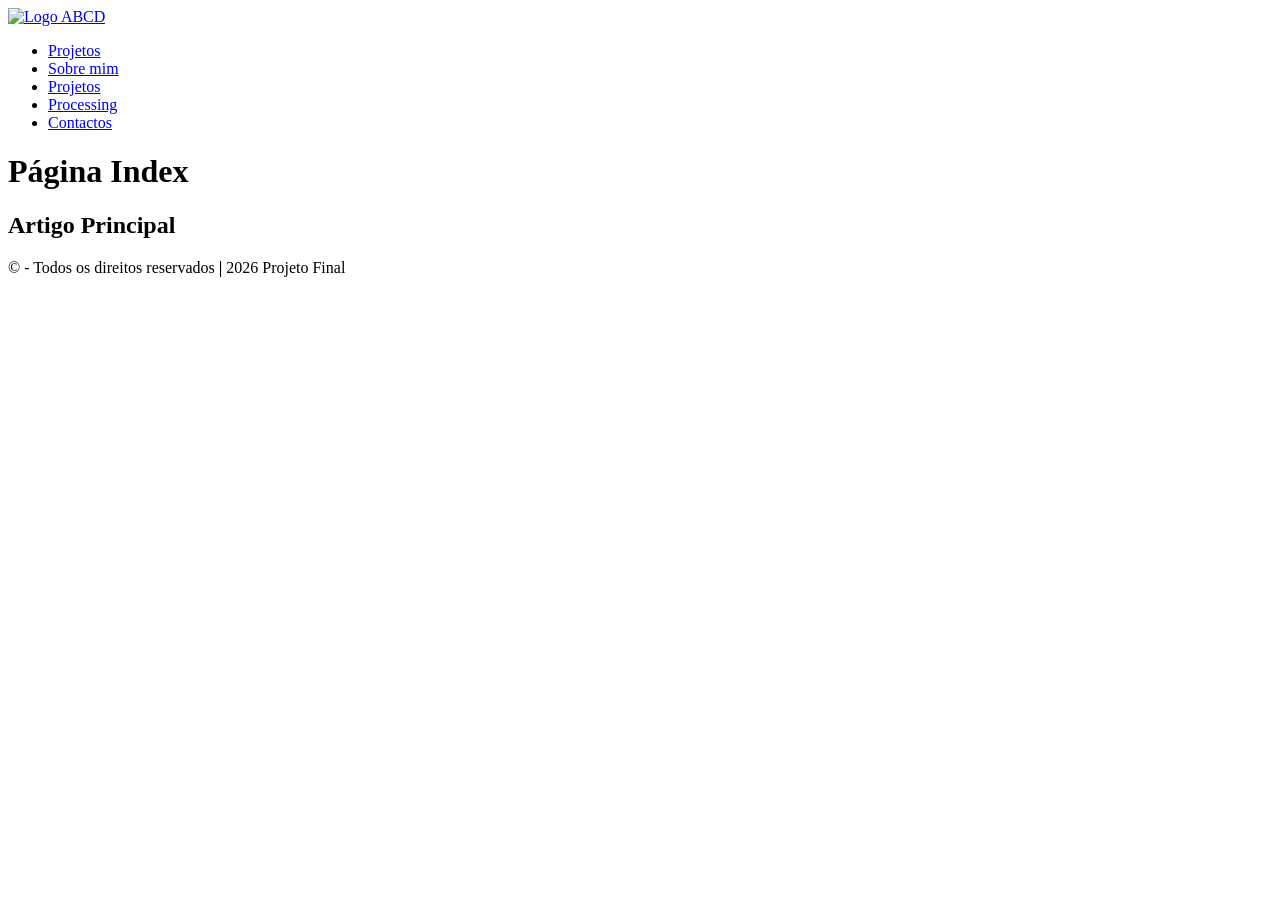
==== index.html @ ae971d0a "Estrutura Base - footer default para todas as páginas" ====
<!DOCTYPE html>
<html lang="pt-PT">
    <head>
        <meta charset="UTF-8">
        <meta name="viewport" content="width=device-width, initial-scale=1.0">
        <title>Portfólio</title>
        <meta name="author" content="Amélia Petiz" />
        <meta name="description" content="Projetos" />
        <meta name="keywords" content="Projeto Final, Licenciatura Design Multimédia" />
        <link rel="icon" type="image/x-icon" href="imagens/favicon.ico">
        <link rel="stylesheet" href="css/reset.css">
        <link rel="stylesheet" href="css/style.css">

    </head>

    <body>
        <header id="topHeader">
            <div id="headerLogo">
                <a href="index.html" title="Projecto Final - Index"
                rel="noopener noreferrer"><img src="imagens/logo.svg" alt="Logo ABCD"></a>
            </div>
            <nav id="mainMenu">
                <ul>
                    <li>
                        <a href="index.html" title="página principal"
                        rel="noopener noreferrer">Projetos</a>
                    </li>
                    <li>
                        <a href="sobre-mim.html" title="Sobre mim"
                        rel="noopener noreferrer">Sobre mim</a>
                    </li>
                    <li>
                        <a href="projetos.html" title="Os meus projetos"
                        rel="noopener noreferrer">Projetos</a>
                    </li>
                    <li>
                        <a href="processing.html" title="Trabalhos em Processing"
                        rel="noopener noreferrer">Processing</a>
                    </li>
                    <li>
                        <a href="contactos.html" title="Contactos"
                        rel="noopener noreferrer">Contactos</a>
                    </li>
                </ul>
            </nav>
        </header>
        <main>
            <h1>Página Index</h1>
            <h2>Artigo Principal</h2>
        </main>
        <footer>
            <p>&copy; - Todos os direitos reservados <b> | </b> 2026 Projeto
            Final</p>
        </footer>
        <script src="js/script.js"></script>
        <script src="https://cdnjs.cloudflare.com/ajax/libs/processing.js/1.6.6/processing.min.js" integrity="sha512-lbO95HE52QWwrDVEaDJmW9Xr8UIfMpRFT3akB8ett7lGfWsrGKz07L6wfwnF3KJ3T4a8cZupAKoI9Q2jH+0QIA==" crossorigin="anonymous" referrerpolicy="no-referrer"></script>
        <script src="processing/script.js" crossorigin="anonymous" referrerpolicy="no-referrer"></script>
    </body>
</html>
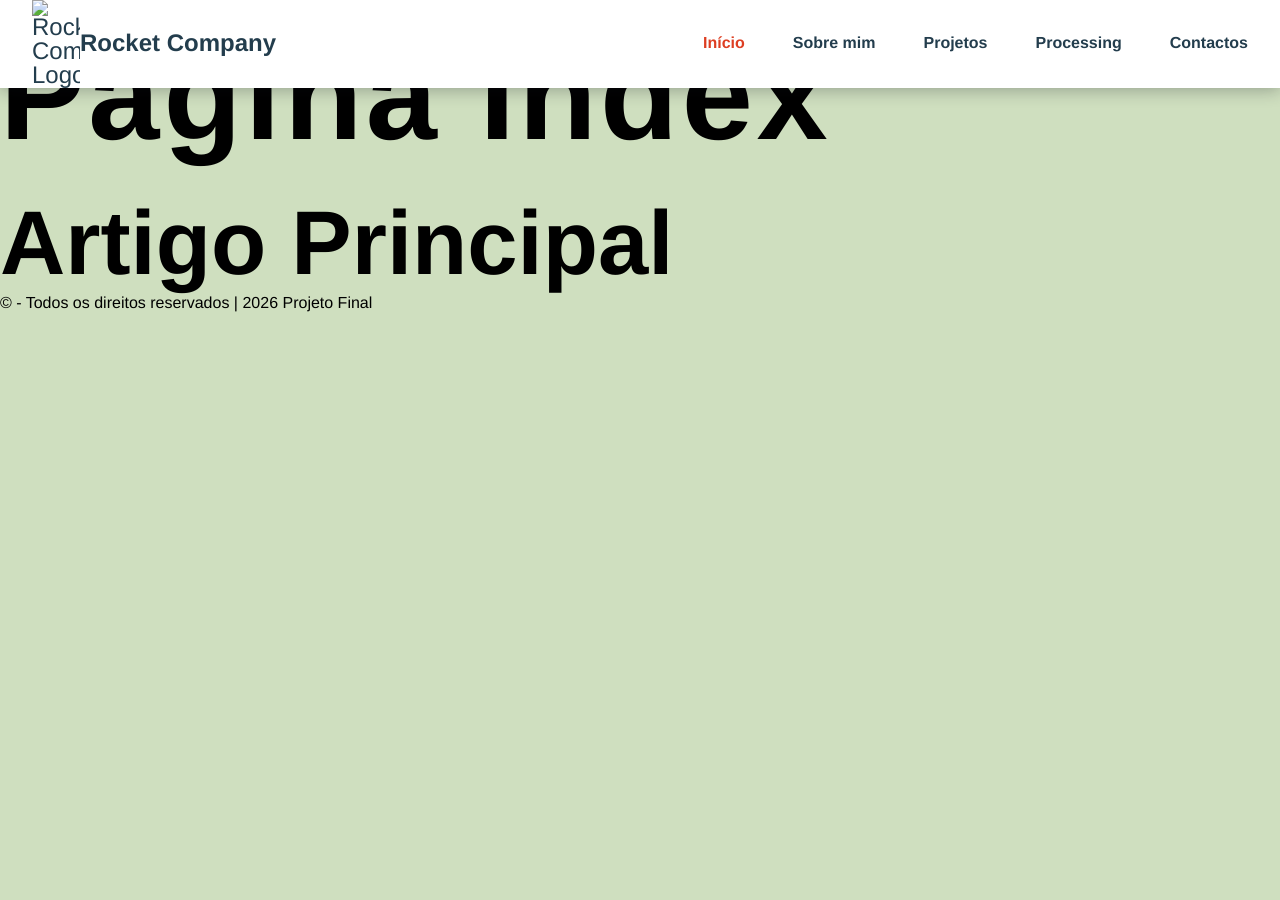
==== commit 3de8d5e8: "Estrutura Base - CSS renomear style-css para style.css e limpar ficheiros base" ====
--- a/index.html
+++ b/index.html
@@ -11,37 +11,41 @@
         <link rel="stylesheet" href="css/reset.css">
         <link rel="stylesheet" href="css/style.css">
 
-    </head>
-
+        </head>
     <body>
-        <header id="topHeader">
-            <div id="headerLogo">
-                <a href="index.html" title="Projecto Final - Index"
-                rel="noopener noreferrer"><img src="imagens/logo.svg" alt="Logo ABCD"></a>
-            </div>
+        <!-- Contém tudo o que será exibido na página: textos, imagens, links, etc. -->
+        <header id="topHeader" class="pageWidth">
+        <!-- Representa o cabeçalho da página ou de uma seção. Contém títulos, logotipo, menus, etc.-->        
             <nav id="mainMenu">
-                <ul>
-                    <li>
-                        <a href="index.html" title="página principal"
-                        rel="noopener noreferrer">Projetos</a>
-                    </li>
-                    <li>
-                        <a href="sobre-mim.html" title="Sobre mim"
-                        rel="noopener noreferrer">Sobre mim</a>
-                    </li>
-                    <li>
-                        <a href="projetos.html" title="Os meus projetos"
-                        rel="noopener noreferrer">Projetos</a>
-                    </li>
-                    <li>
-                        <a href="processing.html" title="Trabalhos em Processing"
-                        rel="noopener noreferrer">Processing</a>
-                    </li>
-                    <li>
-                        <a href="contactos.html" title="Contactos"
-                        rel="noopener noreferrer">Contactos</a>
-                    </li>
-                </ul>
+                <div class="navAction">
+                    <div id="headerLogo">
+                        <a href="index.html" title="Projecto Final - Index" rel="noopener noreferrer"><img src="imagens/logo.svg" alt="Rocket Company Logo"><strong>Rocket Company</strong></a>
+                    </div>
+                    <div class="nav__toggle" id="nav-toggle">
+                        <i class="ri-menu-line nav__burger"></i>
+                        <i class="ri-close-line nav__close"></i>
+                    </div>
+                </div>
+            <!-- Define uma área de navegação, com links internos ou externos. -->
+                <div class="nav__menu" id="navMenu">
+                    <ul class="nav__list">
+                        <li>
+                            <a class="nav__link active" href="index.html" title="página principal" rel="noopener noreferrer">Início</a>
+                        </li>
+                        <li>
+                            <a class="nav__link" href="sobre-mim.html" title="Sobre mim" rel="noopener noreferrer">Sobre mim</a>
+                        </li>
+                        <li>
+                            <a class="nav__link" href="projetos.html" title="Os meus projetos" rel="noopener noreferrer">Projetos</a>
+                        </li>
+                        <li>
+                            <a class="nav__link" href="processing.html" title="Trabalhos em Processing" rel="noopener noreferrer">Processing</a>
+                        </li>
+                        <li>
+                            <a class="nav__link" href="contactos.html" title="COntactos" rel="noopener noreferrer">Contactos</a>
+                        </li>
+                    </ul>
+                </div>
             </nav>
         </header>
         <main>
--- a/css/style.css
+++ b/css/style.css
@@ -0,0 +1,439 @@
+/*! NOTE: These are just recommended default global styles, edit as required */
+
+::selection { /* Optional */
+  /* It can be really hard to read highlighted text with a text-shadow, it should be removed when selected */
+  text-shadow: none;
+  
+  /* NOTE: Using this means the color and background-color are set to transparent for selected text... */
+  /* So you can customise your styles below */
+  color: #fff;
+  background-color: #00f;
+}
+
+html {
+  /* Make base font-size 100% of browser font-size */
+  font-size: 100%;
+}
+
+@media (prefers-reduced-motion: no-preference) {
+  html {
+    scroll-behavior: smooth; /* Smoothly animate to different sections within a page, only if the user doesn't mind animations */
+  }
+}
+
+*,
+*::before,
+*::after,
+html {
+  /* Declare your box-sizing here
+  /* https://css-tricks.com/box-sizing */
+  -webkit-box-sizing: border-box;
+  -moz-box-sizing: border-box;
+  box-sizing: border-box;
+  /* outras opções - content-box */
+}
+
+body {
+  /* Declare your default font stack here */
+  font-family: "Font Stack", sans-serif, serif, monospace, cursive, fantasy;
+  /* outras opções - serif, monospace, cursive, fantasy */
+
+  /* Better text rendering - font-smoothing has not been officially declared, but can still be useful */
+  text-rendering: geometricPrecision;
+  /* outras opções -optimizeLegibility | optimizeSpeed */
+  -webkit-font-smoothing: antialiased;
+  -moz-osx-font-smoothing: grayscale;
+}
+
+img {
+  /* For responsive images that adjust & adapt */
+  height: auto;
+  max-width: 100%;
+  
+  /* This isn't needed, but as a user, I get frustrated when I highlight text and the image gets highlighted too */
+  user-select: none;
+}
+
+button {
+  color: inherit; /* By default, buttons don't inherit the font colour, this is a useful default to override */
+}
+
+a, button {
+  touch-action: manipulation; /* Element doesn't want double-tap on mobile to zoom */
+}
+
+svg {
+  /* Make the SVGs fit the parent container by default */
+  height: 100%;
+  width: 100%;
+  
+  /* Optional - make the SVG's fill be the same as the inherited color */
+  fill: currentColor;
+  
+  /* Prevent the SVG from altering cursor interaction */
+  pointer-events: none;
+}
+
+iframe, video {
+  /* Make iframes & videos fit the parent container by default */
+  height: 100%;
+  width: 100%
+}
+
+/**************************************************
+***************************************************
+*** O SEU CÓDIGO COMEÇA DEPOIS DESTE COMENTÁRIO ***
+***************************************************
+***************************************************/
+
+/***************** VARIABLES CSS ******************/
+:root {
+  --header-height: 3.5rem;
+  /*========== Colors ==========*/
+  /*Color mode HSL(hue, saturation, lightness)*/
+  --black-color: hsl(220, 24%, 12%);
+  --black-color-light: hsl(220, 24%, 15%);
+  --black-color-lighten: hsl(220, 20%, 18%);
+  --white-color: #fff;
+  --body-color: hsla(90, 34%, 63%, .5);
+  --primary-color: hsla(9, 73%, 50%, 1);
+  --secondary-color: hsla(203, 37%, 22%, 1);
+  /*========== Font and typography ==========*/
+  /*.5rem = 8px | 1rem = 16px ...*/
+  /*--body-font: "Montserrat", sans-serif;*/
+  /*--normal-font-size: .938rem;*/
+
+  /*========== Font weight ==========*/
+  --font-regular: 400;
+  --font-semi-bold: 600;
+  --font-bold: 800;
+
+  /*========== z index ==========*/
+  --z-tooltip: 10;
+  --z-fixed: 100;
+}
+
+/*****************  Estilos Base ******************/
+
+body{
+  font-size: 16px;
+  font-family: "Fira Sans", sans-serif;
+  background-color: var(--body-color);
+}
+
+h1, h2, h3, h4, h5, h6 {
+  font-family: lato, sans-serif;
+}
+
+p {
+  font-size: 16px;
+}
+
+small {
+  font-size: 0.8rem;
+}
+
+strong {
+  font-weight: var(--font-semi-bold);
+}
+
+ul {
+  list-style: none;
+}
+
+a {
+  text-decoration: none;
+  color: var(--secondary-color);
+}
+
+a:hover, a:active, a.active {
+  color: var(--primary-color);  
+}
+/**** espaçar elementos ****/
+.space-S{
+  height: 30px;
+}
+.space-M{
+  height: 60px;
+}
+.space-L{
+  height: 90px;
+}
+.space-XL{
+  height: 120px;
+}
+/************************************
+******** largura dos elemento *******
+******** que compoem o body *********
+*************************************/
+/* utilizando tags */
+/*
+body header, body main, body footer {
+ width: 100%;
+ max-width: 1680px;
+ margin: 0 auto;
+ padding: 0 16px;
+}
+*/
+/* utilizando id */
+/*
+#topHeader, #mainContent, #mainFooter {
+  width: 100%;
+  max-width: 1680px;
+  margin: 0 auto;
+  padding: 0 16px;
+}
+*/
+/* utilizando classes */
+
+.pageWidth {
+  width: 100%;
+  max-width: 1680px;
+  margin: 0 auto;
+  padding: 0 16px;
+}
+
+/*********************************************
+**** Definição da tipografia para mobile *****
+*********************************************/
+
+h1, .h1{
+  font-size: 2.986rem;
+  font-weight: 700;
+  letter-spacing: 0.22rem;
+  line-height: 1.5;
+}
+
+h2, .h2{
+  font-size: 2.488rem;
+  font-weight: 700;
+  line-height: 1.15;
+}
+
+h3, .h3{
+  font-size: 2.074rem;
+  font-weight: 500;
+  line-height: 1;
+}
+
+h4, .h4{
+  font-size: 1.728rem;
+}
+
+h5, .h5{
+  font-size: 1.44rem;
+}
+
+h6, .h6{
+  font-size: 1.2rem;
+}
+/*********************************************
+**** Definição da tipografia para desktop *****
+*********************************************/
+@media (min-width: 992px) {
+  h1, .h1{
+    font-size: 7.993rem;
+  }
+
+  h2, .h2{
+    font-size: 5.653rem;
+  }
+
+  h3, .h3{
+    font-size: 3.998rem;
+  }
+
+  h4, .h4{
+    font-size: 2.2827rem;
+  }
+
+  h5, .h5{
+    font-size: 1.9999rem;
+  }
+
+  h6, .h6{
+    font-size: 1.414rem;
+  }
+}
+
+/****************************************
+********** menu de navegação ************
+****************************************/
+
+/*=============== HEADER ===============*/
+#topHeader {
+  position: fixed; /* menu fixo no scroll*/
+  top: 0;
+  left: 0;
+  width: 100%;
+  max-width: 100%;
+  background-color: var(--white-color);
+  box-shadow: 0 2px 16px hsla(220, 32%, 8%, .3);
+  z-index: var(--z-fixed);
+}
+
+#mainMenu {
+  height: var(--header-height);
+  width: 100%;
+  max-width:1680px;
+  margin: 0 auto;
+  padding: 0 16px;
+}
+
+.nav__burger, 
+.nav__close {
+  color: var(--black-color);
+}
+
+.navAction {
+  height: 100%;
+  display: flex;
+  justify-content: space-between;
+  align-items: center;
+}
+
+#headerLogo {
+  display: inline-flex;
+  align-items: center;
+  column-gap: .25rem;
+}
+
+#headerLogo a{
+  display: flex;
+  align-items: center;
+  font-size: 1.5rem;
+}
+
+#headerLogo img {
+  width: 3rem;
+}
+
+.nav__toggle {
+  position: relative;
+  width: 32px;
+  height: 32px;
+}
+
+.nav__burger, 
+.nav__close {
+  position: absolute;
+  width: max-content;
+  height: max-content;
+  inset: 0;
+  margin: auto;
+  font-size: 2rem;
+  cursor: pointer;
+  transition: opacity .1s, transform .4s;
+}
+
+.nav__close {
+  opacity: 0;
+}
+
+/* Navigation for mobile devices */
+@media screen and (max-width: 992px) {
+  .nav__menu {
+    position: absolute;
+    left: 0;
+    top: 3.5rem;
+    width: 100%;
+    height: calc(100vh - 3.5rem);
+    overflow: auto;
+    pointer-events: none;
+    opacity: 0;
+    transition: height .4s, opacity .3s;
+  }
+  .nav__menu::-webkit-scrollbar {
+    width: 0;
+  }
+  .nav__list {
+    padding-top: 1rem;
+  }
+}
+
+.nav__link {
+  color: var(--secondary-color);
+  background-color: var(--white-color);
+  font-weight: var(--font-semi-bold);
+  padding: 1.25rem 1.5rem;
+  display: flex;
+  justify-content: space-between;
+  align-items: center;
+  transition: color .3s;
+}
+
+.nav__link:hover {
+  color: var(--primary-color);
+}
+
+/* Show menu */
+.show-menu {
+  opacity: 1;
+  top: 3.5rem;
+  pointer-events: initial;
+}
+
+/* Show icon */
+.show-icon .nav__burger {
+  opacity: 0;
+  transform: rotate(90deg);
+}
+.show-icon .nav__close {
+  opacity: 1;
+  transform: rotate(90deg);
+}
+
+/* Navigation for large devices */
+@media screen and (min-width: 992px) {
+  #topHeader {
+    margin-inline: auto;
+  }
+
+  #mainMenu {
+    height: calc(var(--header-height) + 2rem);
+    display: flex;
+    justify-content: space-between;
+  }
+  .nav__toggle {
+    display: none;
+  }
+  .nav__list {
+    height: 100%;
+    display: flex;
+    column-gap: 3rem;
+  }
+  .nav__link {
+    height: 100%;
+    padding: 0;
+    justify-content: initial;
+    column-gap: .25rem;
+    background-color: transparent;
+  }
+  .nav__link:hover {
+    background-color: transparent;
+  }
+}
+
+
+/****************************************
+************* mainContent ***************
+****************************************/
+
+#mainContent {
+  margin-top:var(--header-height)!important;
+}
+
+@media screen and (min-width: 992px) {
+  #mainContent {
+    margin-top:calc(var(--header-height)+2rem)
+  }
+}
+
+/****************************************
+************* mainFooter ***************
+****************************************/
+
+#mainFooter {
+  padding: 20px;
+  text-align: center;
+}
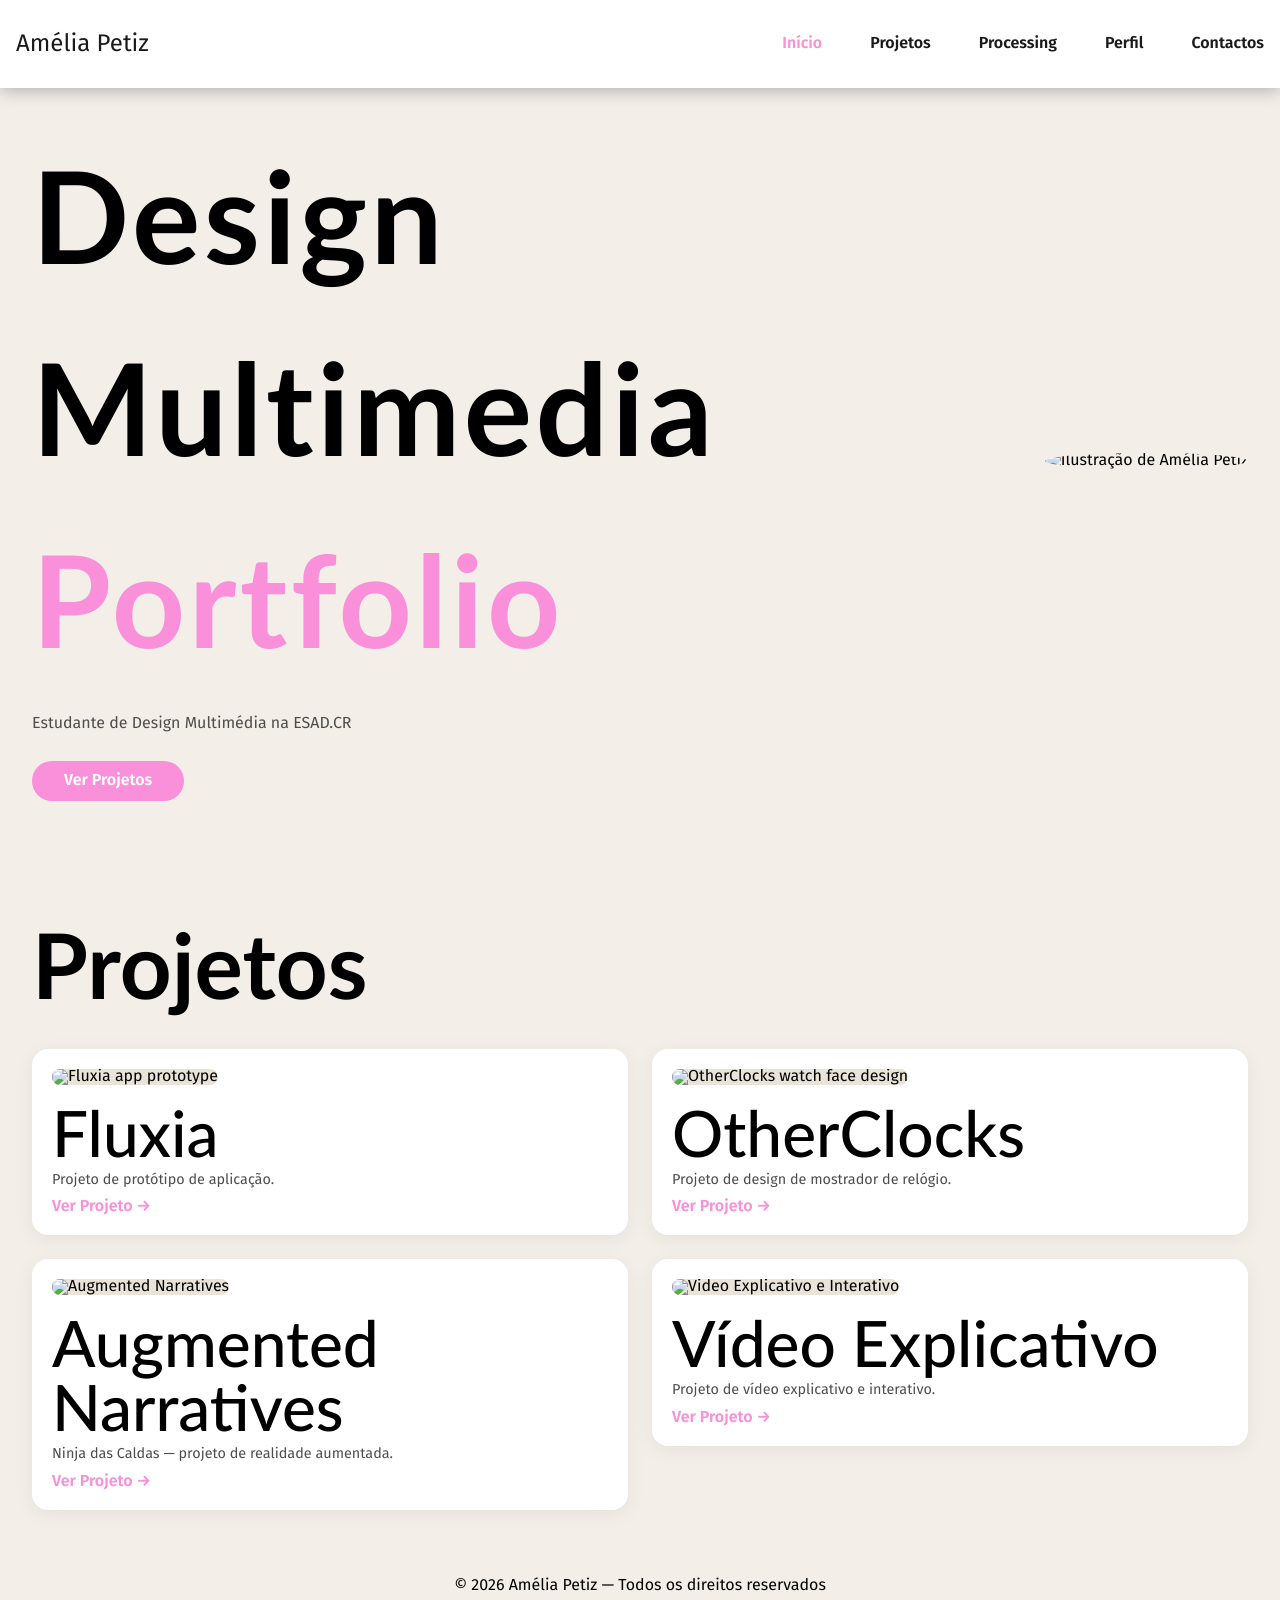
==== commit 2958f062: "Estrutura Base - Main default adicionar conteúdo à página principal" ====
--- a/index.html
+++ b/index.html
@@ -1,63 +1,109 @@
+<!--
+    Nome: Amélia Petiz | Nº: 3230579
+    Exercício: Portfólio
+    Ano letivo: 3º, 2025-2026 | Semestre: 2º
+    UC: Laboratório de Projeto II
+    Curso: L.DGM | Escola: ESAD // Politécnico de Leiria
+    Docente: Luís Carradas
+    
+-->
 <!DOCTYPE html>
 <html lang="pt-PT">
     <head>
         <meta charset="UTF-8">
         <meta name="viewport" content="width=device-width, initial-scale=1.0">
-        <title>Portfólio</title>
+        <title>Amélia Petiz — Portfólio</title>
         <meta name="author" content="Amélia Petiz" />
-        <meta name="description" content="Projetos" />
-        <meta name="keywords" content="Projeto Final, Licenciatura Design Multimédia" />
+        <meta name="description" content="Portfólio de Design Multimédia de Amélia Petiz" />
+        <meta name="keywords" content="design multimédia, portfólio, ESAD, Leiria" />
         <link rel="icon" type="image/x-icon" href="imagens/favicon.ico">
         <link rel="stylesheet" href="css/reset.css">
         <link rel="stylesheet" href="css/style.css">
-
-        </head>
+    </head>
     <body>
-        <!-- Contém tudo o que será exibido na página: textos, imagens, links, etc. -->
-        <header id="topHeader" class="pageWidth">
-        <!-- Representa o cabeçalho da página ou de uma seção. Contém títulos, logotipo, menus, etc.-->        
+        <header id="topHeader">
             <nav id="mainMenu">
                 <div class="navAction">
                     <div id="headerLogo">
-                        <a href="index.html" title="Projecto Final - Index" rel="noopener noreferrer"><img src="imagens/logo.svg" alt="Rocket Company Logo"><strong>Rocket Company</strong></a>
+                        <a href="index.html" title="Início">Amélia Petiz</a>
                     </div>
                     <div class="nav__toggle" id="nav-toggle">
-                        <i class="ri-menu-line nav__burger"></i>
-                        <i class="ri-close-line nav__close"></i>
+                        <span class="nav__burger">☰</span>
+                        <span class="nav__close">✕</span>
                     </div>
                 </div>
-            <!-- Define uma área de navegação, com links internos ou externos. -->
                 <div class="nav__menu" id="navMenu">
                     <ul class="nav__list">
-                        <li>
-                            <a class="nav__link active" href="index.html" title="página principal" rel="noopener noreferrer">Início</a>
-                        </li>
-                        <li>
-                            <a class="nav__link" href="sobre-mim.html" title="Sobre mim" rel="noopener noreferrer">Sobre mim</a>
-                        </li>
-                        <li>
-                            <a class="nav__link" href="projetos.html" title="Os meus projetos" rel="noopener noreferrer">Projetos</a>
-                        </li>
-                        <li>
-                            <a class="nav__link" href="processing.html" title="Trabalhos em Processing" rel="noopener noreferrer">Processing</a>
-                        </li>
-                        <li>
-                            <a class="nav__link" href="contactos.html" title="COntactos" rel="noopener noreferrer">Contactos</a>
-                        </li>
+                        <li><a class="nav__link active" href="index.html">Início</a></li>
+                        <li><a class="nav__link" href="projects.html">Projetos</a></li>
+                        <li><a class="nav__link" href="processing.html">Processing</a></li>
+                        <li><a class="nav__link" href="profile.html">Perfil</a></li>
+                        <li><a class="nav__link" href="contact.html">Contactos</a></li>
                     </ul>
                 </div>
             </nav>
         </header>
-        <main>
-            <h1>Página Index</h1>
-            <h2>Artigo Principal</h2>
+
+        <main id="mainContent">
+
+            <!-- Secção hero: apresentação principal -->
+            <section id="hero">
+                <div class="hero__text">
+                <h1>Design <br>Multimedia<br><span>Portfolio</span></h1>
+                    <p>Estudante de Design Multimédia na ESAD.CR</p>
+                    <a href="projects.html" class="btn">Ver Projetos</a>
+                </div>
+                <div class="hero__image">
+                    <!-- ilustração/bonequinho vai aqui -->
+                    <img src="imagens/ilustracao.png" alt="Ilustração de Amélia Petiz">
+                </div>
+            </section>
+
+            <!-- Secção de resumo dos projetos -->
+            <section id="featured">
+                <h2>Projetos</h2>
+                <ul class="projects__grid">
+                    <li>
+                        <article>
+                            <img src="imagens/fluxia-thumb.jpg" alt="Fluxia app prototype">
+                            <h3>Fluxia</h3>
+                            <p>Projeto de protótipo de aplicação.</p>
+                            <a href="project-fluxia.html">Ver Projeto →</a>
+                        </article>
+                    </li>
+                    <li>
+                        <article>
+                            <img src="imagens/otherclocks-thumb.jpg" alt="OtherClocks watch face design">
+                            <h3>OtherClocks</h3>
+                            <p>Projeto de design de mostrador de relógio.</p>
+                            <a href="project-otherclocks.html">Ver Projeto →</a>
+                        </article>
+                    </li>
+                    <li>
+                        <article>
+                            <img src="imagens/augmented-thumb.jpg" alt="Augmented Narratives">
+                            <h3>Augmented Narratives</h3>
+                            <p>Ninja das Caldas — projeto de realidade aumentada.</p>
+                            <a href="project-augmented-narratives.html">Ver Projeto →</a>
+                        </article>
+                    </li>
+                    <li>
+                        <article>
+                            <img src="imagens/video-thumb.jpg" alt="Video Explicativo e Interativo">
+                            <h3>Vídeo Explicativo</h3>
+                            <p>Projeto de vídeo explicativo e interativo.</p>
+                            <a href="project-video-explicativo.html">Ver Projeto →</a>
+                        </article>
+                    </li>
+                </ul>
+            </section>
+
         </main>
-        <footer>
-            <p>&copy; - Todos os direitos reservados <b> | </b> 2026 Projeto
-            Final</p>
+
+        <footer id="mainFooter">
+            <p>&copy; 2026 Amélia Petiz — Todos os direitos reservados</p>
         </footer>
+
         <script src="js/script.js"></script>
-        <script src="https://cdnjs.cloudflare.com/ajax/libs/processing.js/1.6.6/processing.min.js" integrity="sha512-lbO95HE52QWwrDVEaDJmW9Xr8UIfMpRFT3akB8ett7lGfWsrGKz07L6wfwnF3KJ3T4a8cZupAKoI9Q2jH+0QIA==" crossorigin="anonymous" referrerpolicy="no-referrer"></script>
-        <script src="processing/script.js" crossorigin="anonymous" referrerpolicy="no-referrer"></script>
     </body>
 </html>
--- a/css/style.css
+++ b/css/style.css
@@ -1,4 +1,4 @@
-/*! NOTE: These are just recommended default global styles, edit as required */
+@import url('https://fonts.googleapis.com/css2?family=Lato:wght@400;700;900&family=Fira+Sans:wght@400;600&display=swap');
 
 ::selection { /* Optional */
   /* It can be really hard to read highlighted text with a text-shadow, it should be removed when selected */
@@ -91,13 +91,13 @@
   --header-height: 3.5rem;
   /*========== Colors ==========*/
   /*Color mode HSL(hue, saturation, lightness)*/
-  --black-color: hsl(220, 24%, 12%);
-  --black-color-light: hsl(220, 24%, 15%);
-  --black-color-lighten: hsl(220, 20%, 18%);
+  --black-color: hsl(0, 0%, 10%);
+  --black-color-light: hsl(0, 0%, 20%);
+  --black-color-lighten: hsl(0, 0%, 30%);
   --white-color: #fff;
-  --body-color: hsla(90, 34%, 63%, .5);
-  --primary-color: hsla(9, 73%, 50%, 1);
-  --secondary-color: hsla(203, 37%, 22%, 1);
+  --body-color: hsl(39, 30%, 93%);        /* bege/creme */
+  --primary-color: hsl(318, 90%, 77%);    /* rosa RGB(249,145,204) */
+  --secondary-color: hsl(0, 0%, 10%);     /* preto para texto */
   /*========== Font and typography ==========*/
   /*.5rem = 8px | 1rem = 16px ...*/
   /*--body-font: "Montserrat", sans-serif;*/
@@ -436,4 +436,129 @@
 #mainFooter {
   padding: 20px;
   text-align: center;
+}
+/****************************************
+************* secção hero ***************
+****************************************/
+
+/* Área principal com apresentação */
+#hero {
+  display: flex;
+  align-items: center;
+  justify-content: space-between;
+  gap: 2rem;
+  padding: 4rem 2rem;
+  max-width: 1680px;
+  margin: 0 auto;
+}
+
+#hero h1 span {
+  color: var(--primary-color); /* rosa no destaque do título */
+}
+
+.hero__text {
+  max-width: 600px;
+}
+
+.hero__text p {
+  margin-top: 1rem;
+  line-height: 1.6;
+  color: var(--black-color-lighten);
+}
+
+.hero__image img {
+  width: 300px;
+  border-radius: 50%;
+}
+
+/* Botão */
+.btn {
+  display: inline-block;
+  margin-top: 1.5rem;
+  background-color: var(--primary-color);
+  color: var(--white-color);
+  padding: 0.75rem 2rem;
+  border-radius: 2rem;
+  font-weight: var(--font-semi-bold);
+  transition: opacity 0.3s;
+}
+
+.btn:hover {
+  opacity: 0.85;
+  color: var(--white-color);
+}
+
+/****************************************
+********* secção projetos em destaque ***
+****************************************/
+
+/* Grelha de projetos na página principal */
+#featured {
+  padding: 3rem 2rem;
+  max-width: 1680px;
+  margin: 0 auto;
+}
+
+#featured h2 {
+  margin-bottom: 2rem;
+}
+
+.projects__grid {
+  display: grid;
+  grid-template-columns: repeat(2, 1fr);
+  gap: 1.5rem;
+}
+
+/* Card de cada projeto */
+.projects__grid article {
+  background-color: var(--white-color);
+  border-radius: 1rem;
+  padding: 1.25rem;
+  box-shadow: 0 4px 20px hsla(0, 0%, 0%, 0.06);
+  transition: transform 0.3s;
+}
+
+.projects__grid article:hover {
+  transform: translateY(-4px); /* sobe ao passar o rato */
+}
+
+.projects__grid img {
+  width: 100%;
+  height: 180px;
+  object-fit: cover;
+  border-radius: 0.5rem;
+  margin-bottom: 1rem;
+  background-color: hsl(39, 30%, 88%); /* placeholder enquanto não há imagem */
+}
+
+.projects__grid h3 {
+  margin-bottom: 0.5rem;
+}
+
+.projects__grid p {
+  color: var(--black-color-lighten);
+  font-size: 0.9rem;
+  margin-bottom: 0.75rem;
+}
+
+.projects__grid a {
+  font-weight: var(--font-semi-bold);
+  color: var(--primary-color);
+}
+
+/****************************************
+************* responsive ****************
+****************************************/
+
+/* Em telemóvel, os cards ficam em coluna */
+@media screen and (max-width: 992px) {
+  #hero {
+    flex-direction: column;
+    text-align: center;
+    padding: 2rem 1rem;
+  }
+
+  .projects__grid {
+    grid-template-columns: 1fr;
+  }
 }
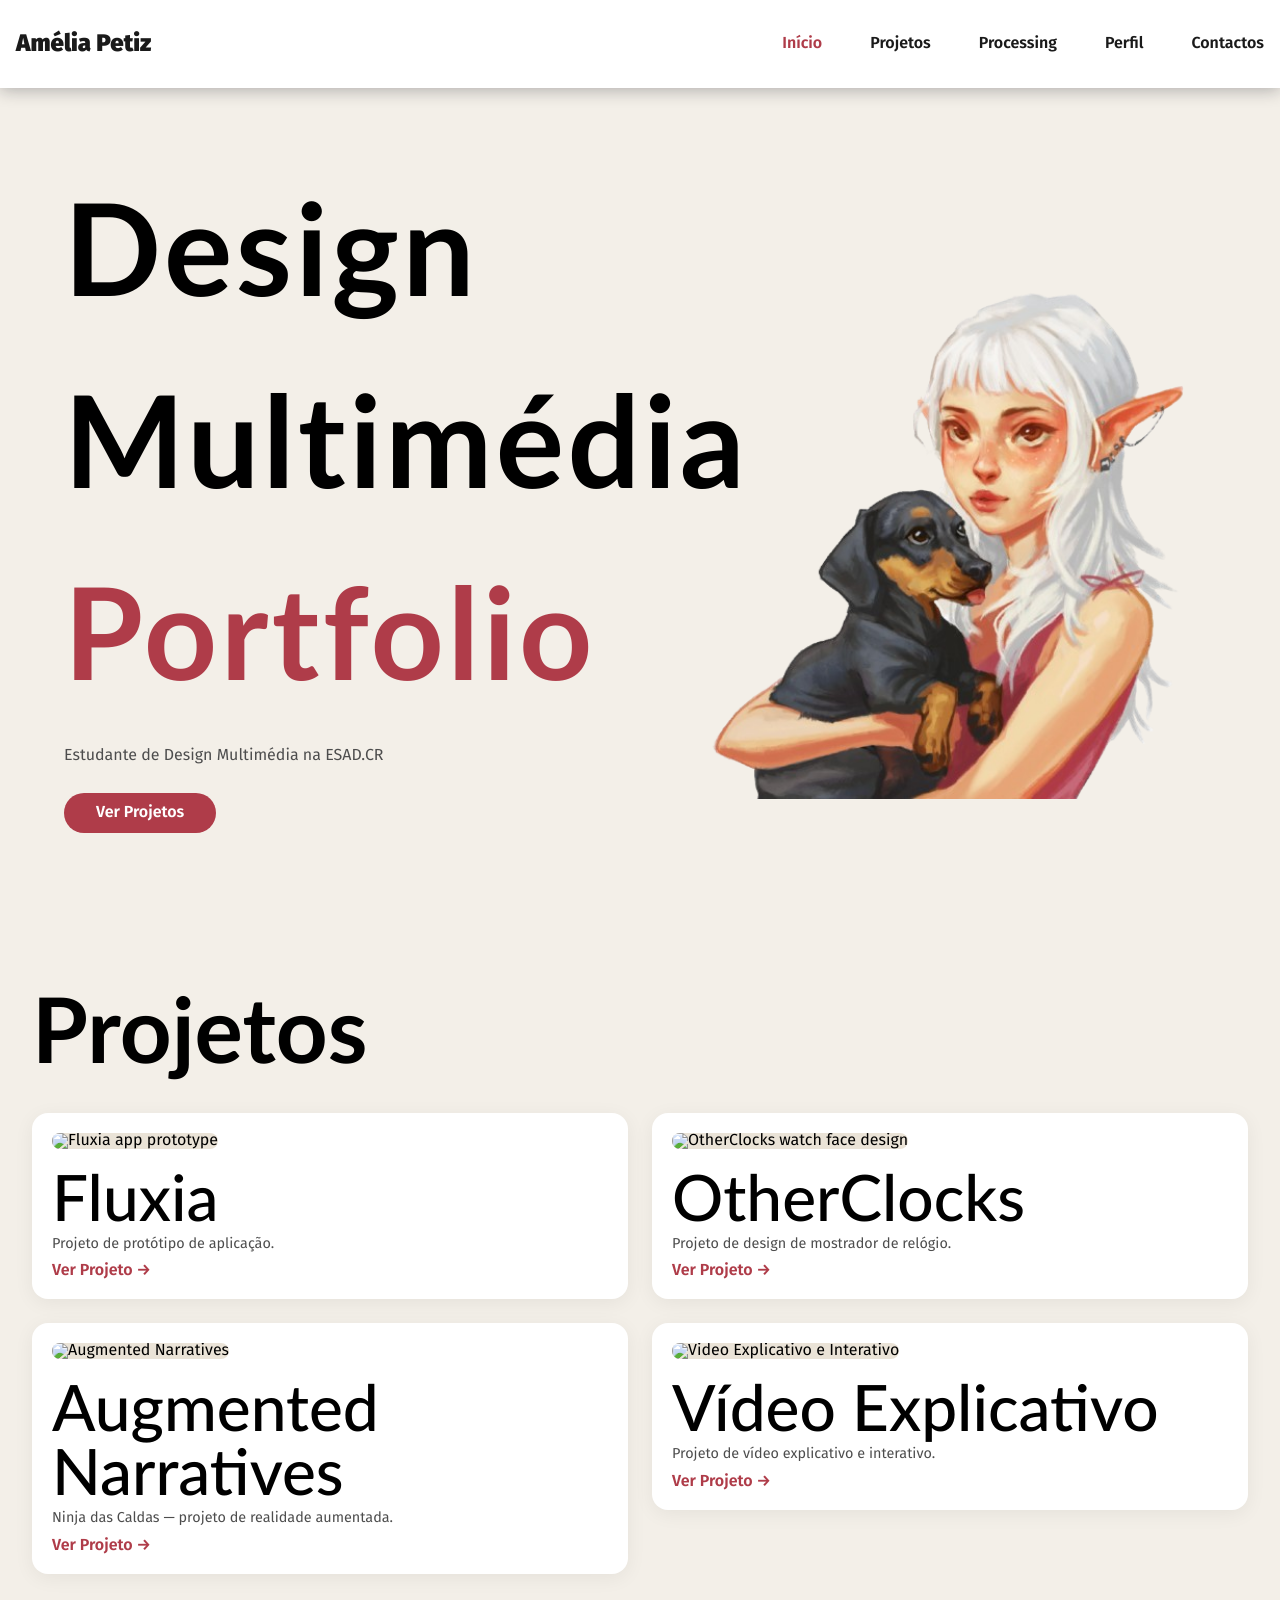
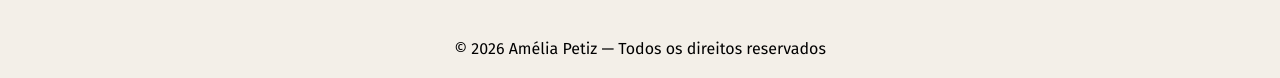
==== commit 196227fc: "criar página do projeto Fluxia" ====
--- a/index.html
+++ b/index.html
@@ -49,7 +49,7 @@
             <!-- Secção hero: apresentação principal -->
             <section id="hero">
                 <div class="hero__text">
-                <h1>Design <br>Multimedia<br><span>Portfolio</span></h1>
+                <h1>Design <br>Multimédia<br><span>Portfolio</span></h1>
                     <p>Estudante de Design Multimédia na ESAD.CR</p>
                     <a href="projects.html" class="btn">Ver Projetos</a>
                 </div>
--- a/css/style.css
+++ b/css/style.css
@@ -96,7 +96,7 @@
   --black-color-lighten: hsl(0, 0%, 30%);
   --white-color: #fff;
   --body-color: hsl(39, 30%, 93%);        /* bege/creme */
-  --primary-color: hsl(318, 90%, 77%);    /* rosa RGB(249,145,204) */
+  --primary-color: #AF3C49;    /* rosa escuro */
   --secondary-color: hsl(0, 0%, 10%);     /* preto para texto */
   /*========== Font and typography ==========*/
   /*.5rem = 8px | 1rem = 16px ...*/
@@ -302,6 +302,7 @@
   display: flex;
   align-items: center;
   font-size: 1.5rem;
+  font-weight: 900;
 }
 
 #headerLogo img {
@@ -447,10 +448,12 @@
   align-items: center;
   justify-content: space-between;
   gap: 2rem;
-  padding: 4rem 2rem;
+  padding: 6rem 4rem;
   max-width: 1680px;
   margin: 0 auto;
-}
+  min-height: 90vh; /* ocupa quase o ecrã todo */
+}
+
 
 #hero h1 span {
   color: var(--primary-color); /* rosa no destaque do título */
@@ -465,11 +468,12 @@
   line-height: 1.6;
   color: var(--black-color-lighten);
 }
-
+ 
 .hero__image img {
-  width: 300px;
-  border-radius: 50%;
-}
+  width: 700px;
+  margin-bottom: -6rem; /* cola a imagem ao fundo */
+}
+
 
 /* Botão */
 .btn {
@@ -561,4 +565,51 @@
   .projects__grid {
     grid-template-columns: 1fr;
   }
+}
+
+/* Poster do projeto */
+#project-poster {
+  max-width: 900px;
+  margin: 2rem auto;
+  padding: 0 2rem;
+}
+
+#project-poster img {
+  width: 100%;
+  border-radius: 1rem;
+}
+/****************************************
+*********** página de projeto ***********
+****************************************/
+
+#project-poster {
+  max-width: 900px;
+  margin: 2rem auto;
+  padding: 0 2rem;
+}
+
+#project-poster img {
+  width: 100%;
+  border-radius: 1rem;
+}
+
+#project-nav {
+  max-width: 900px;
+  margin: 4rem auto;
+  padding: 2rem;
+  display: flex;
+  justify-content: space-between;
+  border-top: 1px solid hsla(0, 0%, 0%, 0.1);
+}
+
+#project-nav a {
+  font-weight: var(--font-semi-bold);
+  color: var(--primary-color);
+}
+#project-header {
+  padding: 2rem 4rem;
+}
+
+#project-description {
+  padding: 0 4rem 2rem;
 }
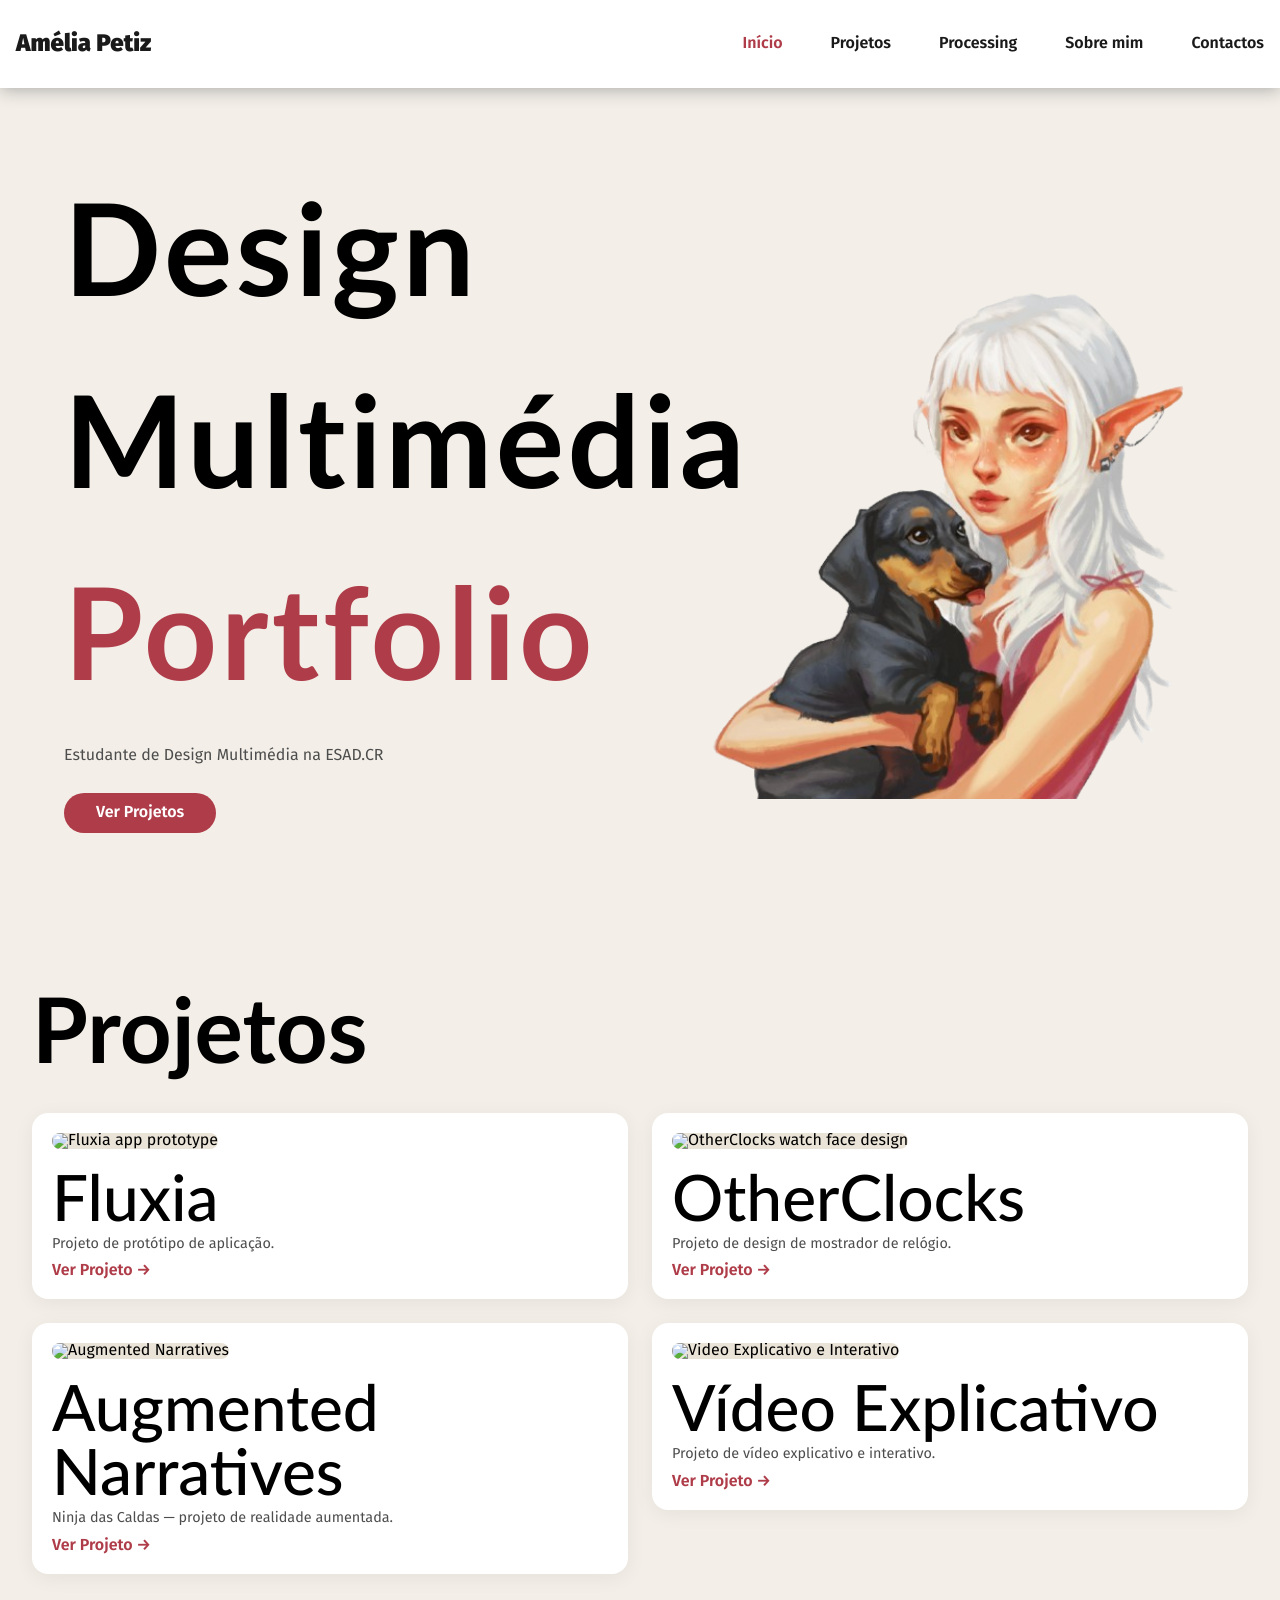
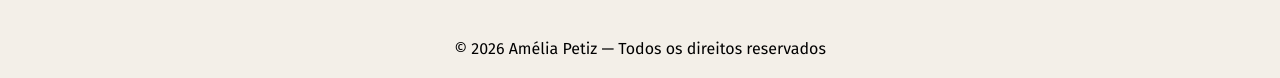
==== commit 7798600d: "adicionar processing" ====
--- a/index.html
+++ b/index.html
@@ -37,7 +37,7 @@
                         <li><a class="nav__link active" href="index.html">Início</a></li>
                         <li><a class="nav__link" href="projects.html">Projetos</a></li>
                         <li><a class="nav__link" href="processing.html">Processing</a></li>
-                        <li><a class="nav__link" href="profile.html">Perfil</a></li>
+                        <li><a class="nav__link" href="sobremim.html">Sobre mim</a></li>
                         <li><a class="nav__link" href="contact.html">Contactos</a></li>
                     </ul>
                 </div>
--- a/css/style.css
+++ b/css/style.css
@@ -612,4 +612,28 @@
 
 #project-description {
   padding: 0 4rem 2rem;
-}+} 
+/* Forçar cards da grelha de projetos com altura igual */
+main > ul {
+  align-items: stretch;
+}
+
+main > ul > li {
+  display: flex;
+}
+
+main > ul > li > article {
+  width: 100%;
+}
+/* Empurra o "Ver Projeto" do card de vídeo para baixo */
+#mainContent ul li:last-child article a {
+  margin-top: 3rem;
+}
+
+#p5Canvas {
+  display:flex;
+  flex-direction:column;
+  align-items: :center;
+  padding: 0.5rem;
+  gap:0.5rem;
+  }
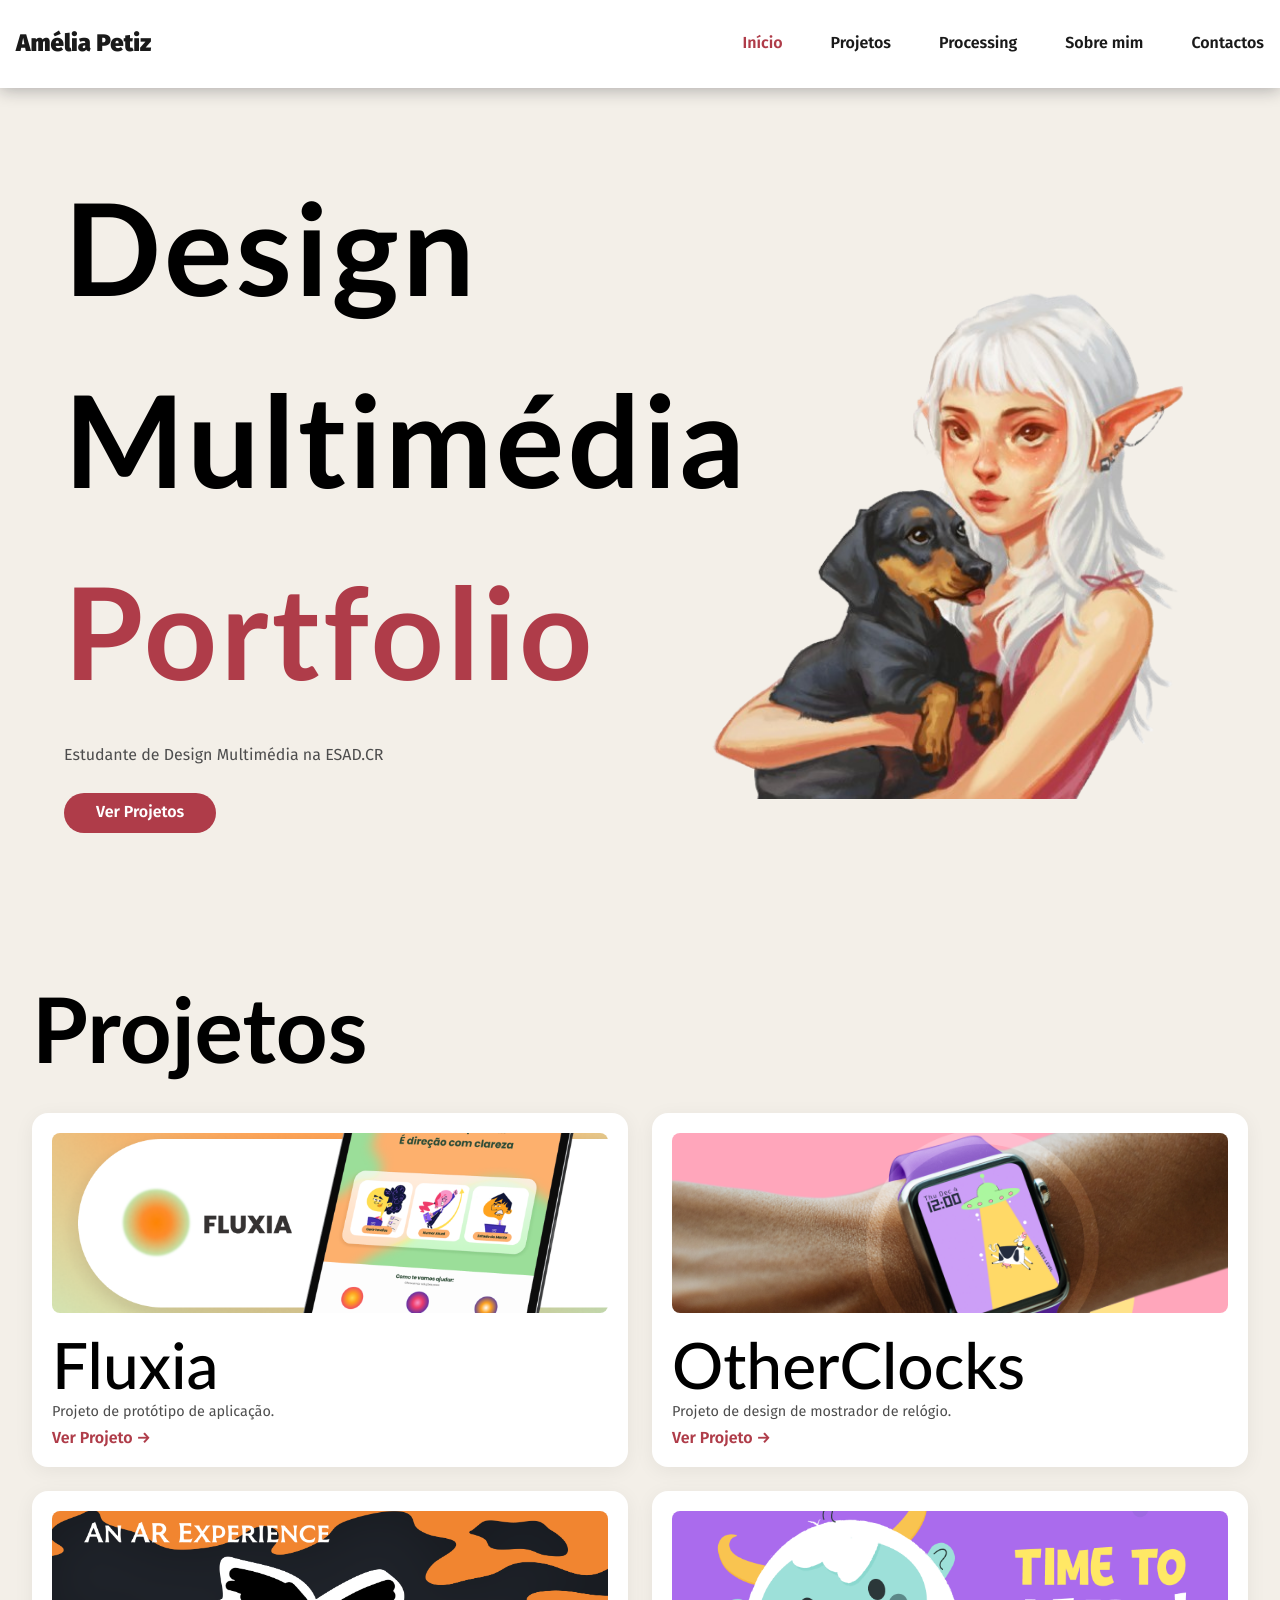
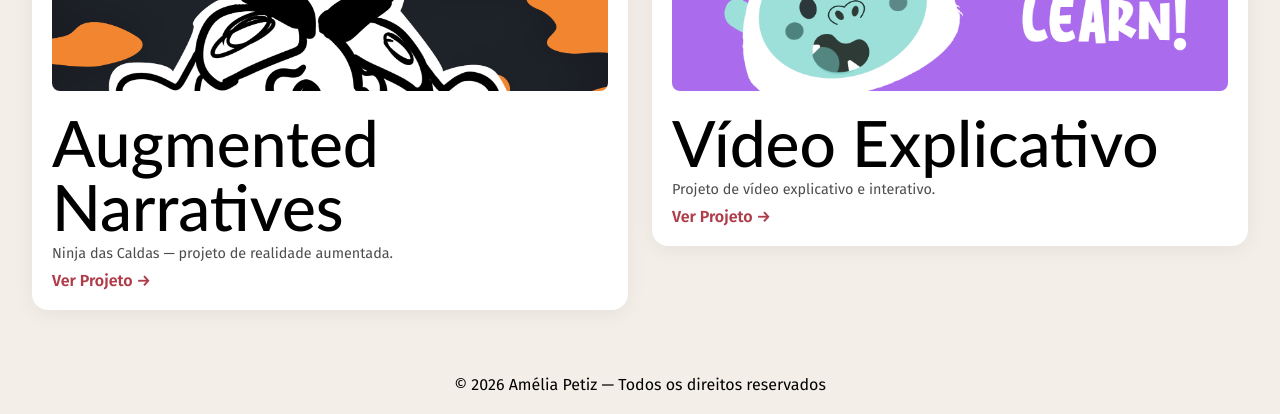
==== commit e9577d10: "alterei os nomes para ficar responsivo" ====
--- a/index.html
+++ b/index.html
@@ -65,7 +65,7 @@
                 <ul class="projects__grid">
                     <li>
                         <article>
-                            <img src="imagens/fluxia-thumb.jpg" alt="Fluxia app prototype">
+                            <img src="imagens/fluxia-thumb.png" alt="Fluxia app prototype">
                             <h3>Fluxia</h3>
                             <p>Projeto de protótipo de aplicação.</p>
                             <a href="project-fluxia.html">Ver Projeto →</a>
@@ -73,7 +73,7 @@
                     </li>
                     <li>
                         <article>
-                            <img src="imagens/otherclocks-thumb.jpg" alt="OtherClocks watch face design">
+                            <img src="imagens/otherclocks-thumb.png" alt="OtherClocks watch face design">
                             <h3>OtherClocks</h3>
                             <p>Projeto de design de mostrador de relógio.</p>
                             <a href="project-otherclocks.html">Ver Projeto →</a>
@@ -81,7 +81,7 @@
                     </li>
                     <li>
                         <article>
-                            <img src="imagens/augmented-thumb.jpg" alt="Augmented Narratives">
+                            <img src="imagens/augmented-thumb.png" alt="Augmented Narratives">
                             <h3>Augmented Narratives</h3>
                             <p>Ninja das Caldas — projeto de realidade aumentada.</p>
                             <a href="project-augmented-narratives.html">Ver Projeto →</a>
@@ -89,7 +89,7 @@
                     </li>
                     <li>
                         <article>
-                            <img src="imagens/video-thumb.jpg" alt="Video Explicativo e Interativo">
+                            <img src="imagens/video-thumb.png" alt="Video Explicativo e Interativo">
                             <h3>Vídeo Explicativo</h3>
                             <p>Projeto de vídeo explicativo e interativo.</p>
                             <a href="project-video-explicativo.html">Ver Projeto →</a>
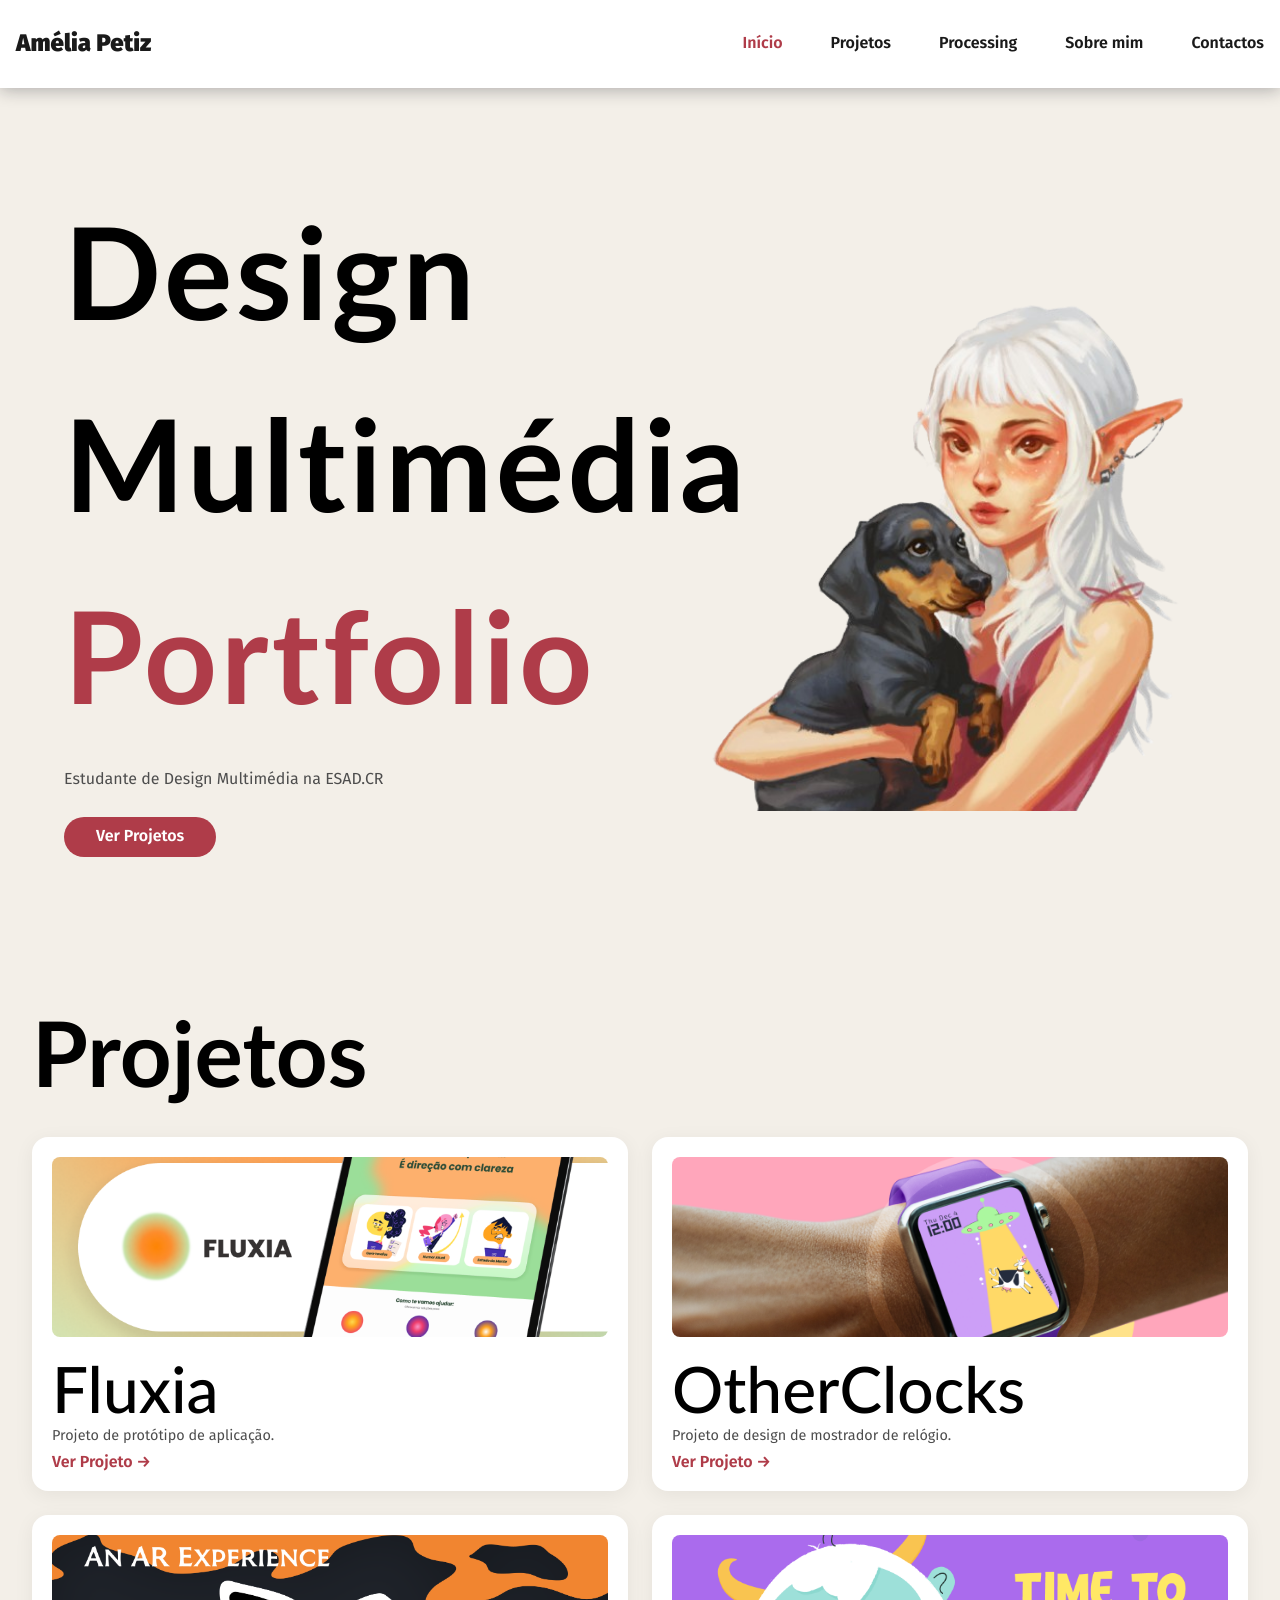
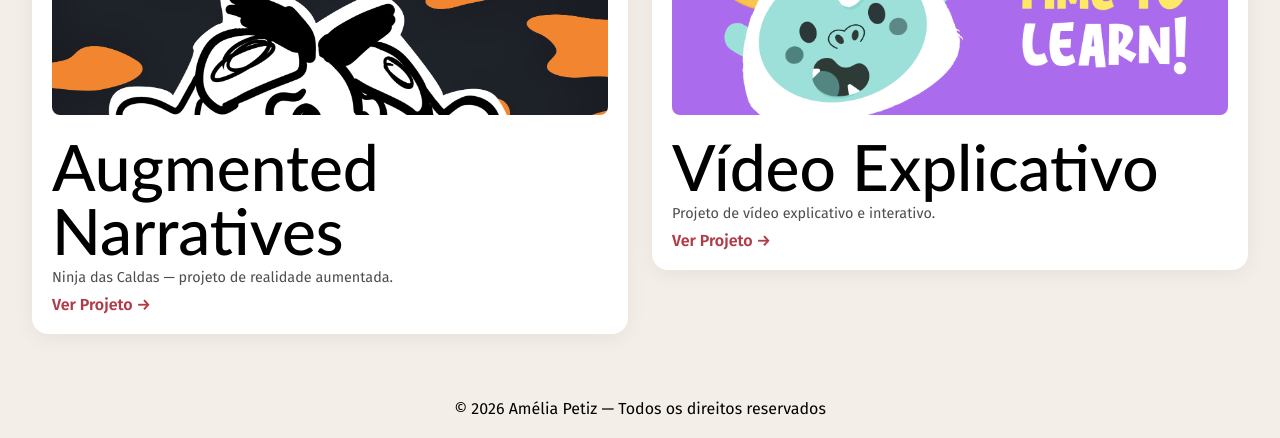
==== commit 0a866fdc: "colocar a class no index" ====
--- a/index.html
+++ b/index.html
@@ -1,12 +1,3 @@
-<!--
-    Nome: Amélia Petiz | Nº: 3230579
-    Exercício: Portfólio
-    Ano letivo: 3º, 2025-2026 | Semestre: 2º
-    UC: Laboratório de Projeto II
-    Curso: L.DGM | Escola: ESAD // Politécnico de Leiria
-    Docente: Luís Carradas
-    
--->
 <!DOCTYPE html>
 <html lang="pt-PT">
     <head>
@@ -38,7 +29,7 @@
                         <li><a class="nav__link" href="projects.html">Projetos</a></li>
                         <li><a class="nav__link" href="processing.html">Processing</a></li>
                         <li><a class="nav__link" href="sobremim.html">Sobre mim</a></li>
-                        <li><a class="nav__link" href="contact.html">Contactos</a></li>
+                        <li><a class="nav__link" href="contactos.html">Contactos</a></li>
                     </ul>
                 </div>
             </nav>
@@ -46,20 +37,20 @@
 
         <main id="mainContent">
 
-            <!-- Secção hero: apresentação principal -->
+            
             <section id="hero">
                 <div class="hero__text">
-                <h1>Design <br>Multimédia<br><span>Portfolio</span></h1>
+                    <h1>Design <br>Multimédia<br><span>Portfolio</span></h1>
                     <p>Estudante de Design Multimédia na ESAD.CR</p>
                     <a href="projects.html" class="btn">Ver Projetos</a>
                 </div>
+               
                 <div class="hero__image">
-                    <!-- ilustração/bonequinho vai aqui -->
                     <img src="imagens/ilustracao.png" alt="Ilustração de Amélia Petiz">
                 </div>
             </section>
 
-            <!-- Secção de resumo dos projetos -->
+        
             <section id="featured">
                 <h2>Projetos</h2>
                 <ul class="projects__grid">
--- a/css/style.css
+++ b/css/style.css
@@ -162,6 +162,13 @@
 .space-XL{
   height: 120px;
 }
+
+.pRed {
+  color: #AF3C49;
+  font-weight: 600;
+  margin-top: 0.5rem;
+  margin-bottom: 2rem;
+}
 /************************************
 ******** largura dos elemento *******
 ******** que compoem o body *********
@@ -202,6 +209,7 @@
   font-weight: 700;
   letter-spacing: 0.22rem;
   line-height: 1.5;
+  margin-top: 1.5rem;
 }
 
 h2, .h2{
@@ -637,3 +645,134 @@
   padding: 0.5rem;
   gap:0.5rem;
   }
+
+
+.paginaContactos {
+  padding: 2rem 4rem;
+}
+
+
+.contactos__wrapper {
+  display: flex;
+  gap: 4rem;
+  align-items: flex-start;
+  flex-wrap: wrap;
+  margin-bottom: 3rem;
+}
+
+
+.contactos__info {
+  flex: 1 1 280px;
+}
+
+
+.contactos__texto {
+  line-height: 1.6;
+  color: hsl(0, 0%, 30%);
+  margin-bottom: 2rem;
+  font-size: 1.05rem;
+}
+
+
+.contactos__lista {
+  display: flex;
+  flex-direction: column;
+  gap: 1rem;
+}
+
+
+.contacto__item {
+  display: flex;
+  align-items: center;
+  gap: 1rem;
+  background: white;
+  border-radius: 0.75rem;
+  padding: 1rem 1.25rem;
+  box-shadow: 0 4px 20px hsla(0, 0%, 0%, 0.06);
+}
+
+/* Ícone do contacto */
+.contacto__icone {
+  font-size: 1.2rem;
+}
+
+
+.contacto__label {
+  font-size: 0.8rem;
+  color: hsl(0, 0%, 50%);
+  font-weight: 600;
+  text-transform: uppercase;
+}
+
+
+.contacto__link {
+  color: #AF3C49;
+  font-weight: 600;
+}
+
+
+.contactos__formulario {
+  flex: 1.5 1 340px;
+  background: white;
+  padding: 2rem;
+  border-radius: 1rem;
+  box-shadow: 0 4px 20px hsla(0, 0%, 0%, 0.06);
+}
+
+
+.contactos__formulario form {
+  display: flex;
+  flex-direction: column;
+  gap: 1.25rem;
+}
+
+
+.campo {
+  display: flex;
+  flex-direction: column;
+  gap: 0.5rem;
+}
+
+
+.campo label {
+  font-weight: 600;
+  color: hsl(0, 0%, 10%);
+  font-size: 0.9rem;
+}
+
+
+.campo input,
+.campo textarea {
+  width: 100%;
+  padding: 0.75rem 1rem;
+  border: 1px solid hsl(0, 0%, 85%);
+  border-radius: 0.5rem;
+  outline: none;
+  font-family: inherit;
+  font-size: 0.95rem;
+  background: hsl(0, 0%, 98%);
+}
+
+
+.campo textarea {
+  resize: vertical;
+}
+
+
+.btn-enviar {
+  background: #AF3C49;
+  color: white;
+  border: none;
+  padding: 0.85rem 1.5rem;
+  border-radius: 0.5rem;
+  font-weight: 600;
+  cursor: pointer;
+  font-size: 0.95rem;
+  align-self: flex-start;
+  margin-top: 0.5rem;
+}
+
+
+.btn-enviar:hover {
+  opacity: 0.85;
+}
